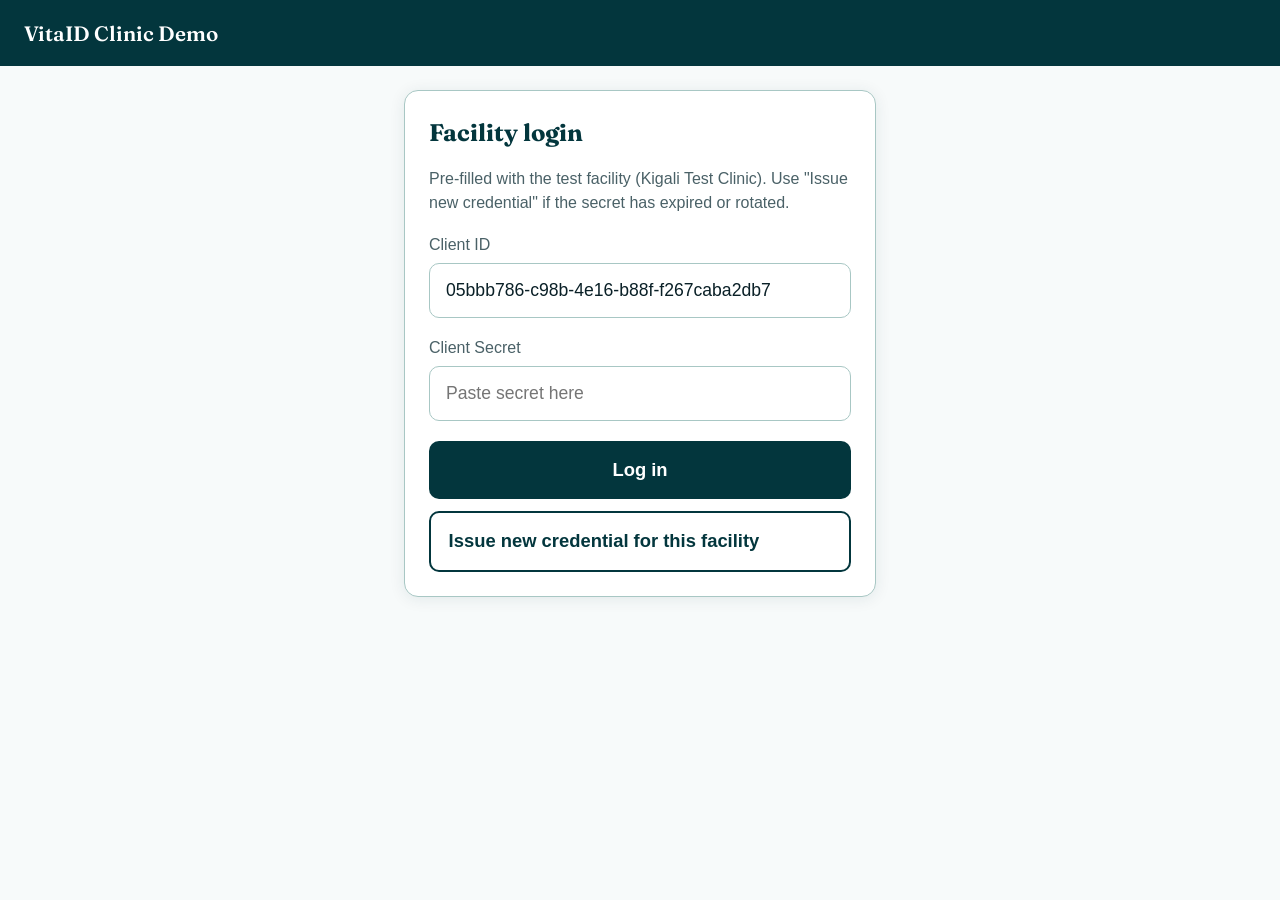
==== clinic-demo/index.html @ 9daf8642 "frontend initial" ====
<!DOCTYPE html>
<html lang="en">
<head>
    <meta charset="UTF-8" />
    <meta name="viewport" content="width=device-width, initial-scale=1.0" />
    <title>VitaID Clinic Demo — Login</title>
    <link rel="preconnect" href="https://fonts.googleapis.com">
    <link href="https://fonts.googleapis.com/css2?family=Fraunces:wght@600&family=JetBrains+Mono:wght@400;500&display=swap" rel="stylesheet">
    <link rel="stylesheet" href="css/styles.css" />
</head>
<body>
<div class="header">
    <span class="logo">VitaID Clinic Demo</span>
</div>

<div class="container">
    <div class="card">
        <h2 style="margin-bottom: 1rem;">Facility login</h2>
        <p style="color: var(--color-text-muted); margin-bottom: 1rem;">Pre-filled with the test facility (Kigali Test Clinic). Use "Issue new credential" if the secret has expired or rotated.</p>

        <label for="clientId">Client ID</label>
        <input type="text" id="clientId" value="05bbb786-c98b-4e16-b88f-f267caba2db7" />

        <label for="clientSecret">Client Secret</label>
        <input type="text" id="clientSecret" placeholder="Paste secret here" />

        <button class="btn-primary" onclick="login()">Log in</button>
        <button class="btn-option" onclick="issueCredential()" style="margin-top: 0.75rem;">Issue new credential for this facility</button>

        <div id="error" class="error-text"></div>
        <div id="issued" class="card" style="display: none; margin-top: 1rem; background: var(--color-surface-light);">
            <div class="gc-label">New credential issued (shown once)</div>
            <div class="mono" style="margin-top: 0.5rem; word-break: break-all;" id="issuedSecret"></div>
        </div>
    </div>
</div>

<script src="js/config.js"></script>
<script src="js/api.js"></script>
<script>
    async function login() {
        const errorEl = document.getElementById('error');
        errorEl.classList.remove('visible');
        const clientId = document.getElementById('clientId').value.trim();
        const clientSecret = document.getElementById('clientSecret').value.trim();

        try {
            const result = await api.login(clientId, clientSecret);
            localStorage.setItem('facility_token', result.accessToken);
            window.location.href = 'demo.html';
        } catch (err) {
            errorEl.textContent = err.message;
            errorEl.classList.add('visible');
        }
    }

    async function issueCredential() {
        const errorEl = document.getElementById('error');
        errorEl.classList.remove('visible');
        const clientId = document.getElementById('clientId').value.trim();

        try {
            const result = await api.issueCredential(clientId);
            document.getElementById('clientSecret').value = result.clientSecret;
            document.getElementById('issuedSecret').textContent = result.clientSecret;
            document.getElementById('issued').style.display = 'block';
        } catch (err) {
            errorEl.textContent = err.message;
            errorEl.classList.add('visible');
        }
    }
</script>
</body>
</html>
---- clinic-demo/css/styles.css ----
:root {
    --color-bg: #F7FAFA;
    --color-surface: #BDD9D7;
    --color-surface-light: #E4EFEE;
    --color-primary: #03363D;
    --color-primary-light: #0A4A54;
    --color-accent: #9FE870;
    --color-critical: #D32F2F;
    --color-text: #0A2027;
    --color-text-muted: #4A6167;
    --color-border: #A8C7C4;

    --font-display: 'Fraunces', serif;
    --font-body: 'Helvetica Neue', Helvetica, Arial, sans-serif;
    --font-mono: 'JetBrains Mono', monospace;
}

* { box-sizing: border-box; margin: 0; padding: 0; }

body {
    font-family: var(--font-body);
    background: var(--color-bg);
    color: var(--color-text);
    line-height: 1.5;
    min-height: 100vh;
}

h1, h2, h3 { font-family: var(--font-display); color: var(--color-primary); }
.mono { font-family: var(--font-mono); }

.header {
    background: var(--color-primary);
    color: white;
    padding: 1.1rem 1.5rem;
    display: flex;
    align-items: center;
    justify-content: space-between;
}
.header .logo { font-family: var(--font-display); font-size: 1.3rem; font-weight: 600; }
.header .link { color: white; text-decoration: underline; cursor: pointer; font-size: 0.95rem; }

.container {
    max-width: 520px;
    margin: 0 auto;
    padding: 1.5rem;
}

.card {
    background: white;
    border: 1px solid var(--color-border);
    border-radius: 14px;
    box-shadow: 0 2px 16px rgba(3, 54, 61, 0.09);
    margin-bottom: 1.25rem;
    padding: 1.5rem;
}

label { display: block; font-size: 1rem; color: var(--color-text-muted); margin-bottom: 0.4rem; margin-top: 1.1rem; }
label:first-child { margin-top: 0; }

input, select {
    width: 100%;
    padding: 1rem;
    border: 1.5px solid var(--color-border);
    border-radius: 10px;
    font-family: var(--font-body);
    font-size: 1.1rem;
    background: white;
    color: var(--color-text);
}
input:focus { outline: 2px solid var(--color-primary); outline-offset: 1px; border-color: var(--color-primary); }

button {
    width: 100%;
    padding: 1.1rem;
    border: none;
    border-radius: 10px;
    font-family: var(--font-body);
    font-size: 1.15rem;
    font-weight: 700;
    cursor: pointer;
    margin-top: 1.25rem;
}
button:active { transform: scale(0.98); }
button:focus-visible { outline: 3px solid var(--color-primary); outline-offset: 2px; }

.btn-primary { background: var(--color-primary); color: white; }
.btn-option {
    background: white; color: var(--color-primary); border: 2px solid var(--color-primary);
    text-align: left; display: flex; align-items: center; gap: 1rem;
}
.btn-option .icon { font-size: 1.6rem; }

.error-text { color: var(--color-critical); font-size: 1rem; margin-top: 0.75rem; display: none; font-weight: 600; }
.error-text.visible { display: block; }

.gc-alert {
    background: var(--color-critical);
    color: white;
    padding: 1.1rem 1.25rem;
    border-radius: 10px;
    font-size: 1.2rem;
    font-weight: 700;
    margin-bottom: 0.75rem;
    display: flex;
    align-items: center;
    gap: 0.6rem;
}
.gc-section { margin-top: 1.5rem; }
.gc-label { font-size: 0.85rem; text-transform: uppercase; letter-spacing: 0.04em; color: var(--color-text-muted); font-weight: 700; }
.gc-value { font-size: 1.3rem; font-weight: 700; margin-top: 0.3rem; }
.gc-value.blood { color: var(--color-primary); }
.gc-badge { font-size: 0.75rem; padding: 0.2rem 0.6rem; border-radius: 999px; background: var(--color-surface); color: var(--color-primary); font-weight: 700; margin-right: 0.5rem; }

.call-btn {
    background: var(--color-accent); color: var(--color-primary);
    display: flex; align-items: center; justify-content: center; gap: 0.5rem;
}

.not-found-box {
    background: var(--color-surface-light); border: 2px solid var(--color-border);
    border-radius: 12px; padding: 2rem 1.5rem; text-align: center; margin-top: 1rem;
}
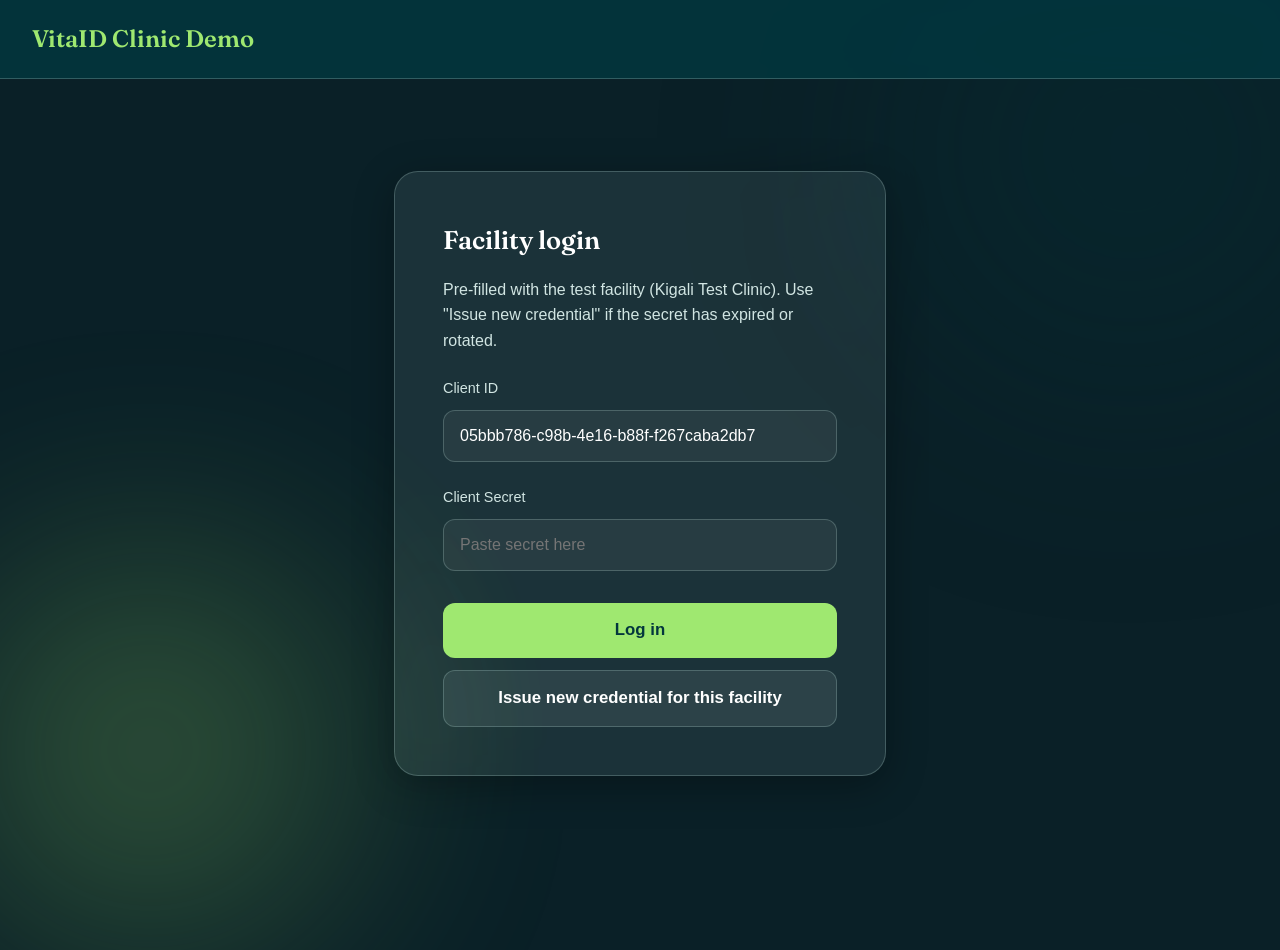
==== commit d8ba441c: "front 2" ====
--- a/clinic-demo/index.html
+++ b/clinic-demo/index.html
@@ -8,7 +8,9 @@
     <link href="https://fonts.googleapis.com/css2?family=Fraunces:wght@600&family=JetBrains+Mono:wght@400;500&display=swap" rel="stylesheet">
     <link rel="stylesheet" href="css/styles.css" />
 </head>
-<body>
+<body class="fade-in">
+<div class="bg-blob blob-1"></div>
+<div class="bg-blob blob-2"></div>
 <div class="header">
     <span class="logo">VitaID Clinic Demo</span>
 </div>
--- a/clinic-demo/css/styles.css
+++ b/clinic-demo/css/styles.css
@@ -1,18 +1,26 @@
 :root {
-    --color-bg: #F7FAFA;
-    --color-surface: #BDD9D7;
-    --color-surface-light: #E4EFEE;
-    --color-primary: #03363D;
-    --color-primary-light: #0A4A54;
+    --color-bg: #0A2027;
+    --color-surface: rgba(189, 217, 215, 0.1);
+    --color-surface-solid: #BDD9D7;
+    --color-primary: #9FE870;
+    --color-primary-dark: #03363D;
     --color-accent: #9FE870;
-    --color-critical: #D32F2F;
-    --color-text: #0A2027;
-    --color-text-muted: #4A6167;
-    --color-border: #A8C7C4;
+    --color-critical: #FF4B4B;
+    --color-text: #FFFFFF;
+    --color-text-muted: #D1E5E3;
+    --color-border: rgba(168, 199, 196, 0.2);
 
     --font-display: 'Fraunces', serif;
     --font-body: 'Helvetica Neue', Helvetica, Arial, sans-serif;
     --font-mono: 'JetBrains Mono', monospace;
+
+    --radius: 24px;
+    --radius-sm: 14px;
+    --shadow-card: 0 10px 40px rgba(0, 0, 0, 0.3);
+    --shadow-hover: 0 20px 60px rgba(0, 0, 0, 0.5);
+    
+    --glass-bg: rgba(189, 217, 215, 0.1);
+    --glass-border: rgba(189, 217, 215, 0.25);
 }
 
 * { box-sizing: border-box; margin: 0; padding: 0; }
@@ -21,102 +29,166 @@
     font-family: var(--font-body);
     background: var(--color-bg);
     color: var(--color-text);
-    line-height: 1.5;
+    line-height: 1.6;
     min-height: 100vh;
+    overflow-x: hidden;
 }
 
-h1, h2, h3 { font-family: var(--font-display); color: var(--color-primary); }
-.mono { font-family: var(--font-mono); }
+/* Background Blobs */
+.bg-blob {
+    position: fixed;
+    border-radius: 50%;
+    filter: blur(120px);
+    z-index: -1;
+    opacity: 0.25;
+    pointer-events: none;
+    animation: blob-float 20s infinite alternate ease-in-out;
+}
+
+.blob-1 { width: 500px; height: 500px; background: var(--color-primary-dark); top: -100px; right: -100px; }
+.blob-2 { width: 400px; height: 400px; background: var(--color-accent); bottom: -50px; left: -50px; animation-delay: -5s; }
+
+@keyframes blob-float {
+    0% { transform: translate(0, 0) scale(1); }
+    100% { transform: translate(50px, 50px) scale(1.1); }
+}
+
+h1, h2, h3 { font-family: var(--font-display); color: var(--color-text); }
+h1 { font-size: 2.5rem; font-weight: 600; }
+h2 { font-size: 1.6rem; font-weight: 600; }
 
 .header {
-    background: var(--color-primary);
+    background: rgba(3, 54, 61, 0.9);
+    backdrop-filter: blur(20px);
+    -webkit-backdrop-filter: blur(20px);
     color: white;
-    padding: 1.1rem 1.5rem;
+    padding: 1.25rem 2rem;
     display: flex;
     align-items: center;
     justify-content: space-between;
+    border-bottom: 1px solid var(--glass-border);
+    position: sticky;
+    top: 0;
+    z-index: 100;
 }
-.header .logo { font-family: var(--font-display); font-size: 1.3rem; font-weight: 600; }
-.header .link { color: white; text-decoration: underline; cursor: pointer; font-size: 0.95rem; }
+.header .logo { font-family: var(--font-display); font-size: 1.5rem; font-weight: 600; color: var(--color-primary); }
+.header .link { color: var(--color-text); text-decoration: none; cursor: pointer; font-size: 0.95rem; font-weight: 500; }
 
 .container {
-    max-width: 520px;
+    max-width: 540px;
     margin: 0 auto;
-    padding: 1.5rem;
+    padding: 4rem 1.5rem;
+    min-height: calc(100vh - 80px);
+    display: flex;
+    flex-direction: column;
+    justify-content: center;
 }
 
 .card {
-    background: white;
-    border: 1px solid var(--color-border);
-    border-radius: 14px;
-    box-shadow: 0 2px 16px rgba(3, 54, 61, 0.09);
-    margin-bottom: 1.25rem;
-    padding: 1.5rem;
+    background: var(--glass-bg);
+    border: 1px solid var(--glass-border);
+    border-radius: var(--radius);
+    backdrop-filter: blur(40px);
+    -webkit-backdrop-filter: blur(40px);
+    box-shadow: var(--shadow-card);
+    margin-bottom: 2rem;
+    padding: 3rem;
+    transition: all 0.4s cubic-bezier(0.175, 0.885, 0.32, 1.275);
 }
 
-label { display: block; font-size: 1rem; color: var(--color-text-muted); margin-bottom: 0.4rem; margin-top: 1.1rem; }
+.card:hover {
+    transform: translateY(-8px);
+    border-color: var(--color-primary);
+    box-shadow: var(--shadow-hover);
+}
+
+label { display: block; font-size: 0.9rem; color: var(--color-text-muted); margin-bottom: 0.6rem; margin-top: 1.5rem; font-weight: 500; }
 label:first-child { margin-top: 0; }
 
 input, select {
     width: 100%;
     padding: 1rem;
-    border: 1.5px solid var(--color-border);
-    border-radius: 10px;
+    border: 1px solid var(--glass-border);
+    border-radius: 12px;
     font-family: var(--font-body);
-    font-size: 1.1rem;
-    background: white;
+    font-size: 1rem;
+    background: rgba(255, 255, 255, 0.05);
+    color: var(--color-text);
+    transition: all 0.3s ease;
+}
+option {
+    background: var(--color-bg);
     color: var(--color-text);
 }
-input:focus { outline: 2px solid var(--color-primary); outline-offset: 1px; border-color: var(--color-primary); }
+input:focus { outline: none; border-color: var(--color-primary); background: rgba(255, 255, 255, 0.08); box-shadow: 0 0 0 4px rgba(159, 232, 112, 0.1); }
 
 button {
     width: 100%;
     padding: 1.1rem;
     border: none;
-    border-radius: 10px;
+    border-radius: 12px;
     font-family: var(--font-body);
-    font-size: 1.15rem;
-    font-weight: 700;
+    font-size: 1.05rem;
+    font-weight: 600;
     cursor: pointer;
-    margin-top: 1.25rem;
+    margin-top: 2rem;
+    transition: all 0.3s cubic-bezier(0.175, 0.885, 0.32, 1.275);
 }
 button:active { transform: scale(0.98); }
-button:focus-visible { outline: 3px solid var(--color-primary); outline-offset: 2px; }
 
-.btn-primary { background: var(--color-primary); color: white; }
+.btn-primary { background: var(--color-primary); color: var(--color-primary-dark); }
+.btn-primary:hover { transform: translateY(-4px); box-shadow: 0 10px 20px rgba(159, 232, 112, 0.2); }
+
 .btn-option {
-    background: white; color: var(--color-primary); border: 2px solid var(--color-primary);
-    text-align: left; display: flex; align-items: center; gap: 1rem;
+    background: var(--glass-bg); color: var(--color-text); border: 1px solid var(--glass-border);
+    text-align: center;
 }
-.btn-option .icon { font-size: 1.6rem; }
+.btn-option:hover { border-color: var(--color-primary); background: rgba(255, 255, 255, 0.08); }
 
-.error-text { color: var(--color-critical); font-size: 1rem; margin-top: 0.75rem; display: none; font-weight: 600; }
+.error-text { color: var(--color-critical); font-size: 0.9rem; margin-top: 1rem; display: none; font-weight: 600; }
 .error-text.visible { display: block; }
 
-.gc-alert {
-    background: var(--color-critical);
+.toast-container {
+    position: fixed;
+    top: 1.5rem;
+    right: 1.5rem;
+    z-index: 1000;
+    display: flex;
+    flex-direction: column;
+    gap: 0.75rem;
+}
+.toast {
+    background: rgba(3, 54, 61, 0.9);
+    backdrop-filter: blur(20px);
+    -webkit-backdrop-filter: blur(20px);
     color: white;
-    padding: 1.1rem 1.25rem;
-    border-radius: 10px;
-    font-size: 1.2rem;
-    font-weight: 700;
-    margin-bottom: 0.75rem;
+    padding: 1.25rem 2rem;
+    border-radius: var(--radius-sm);
+    border: 1px solid var(--glass-border);
+    box-shadow: var(--shadow-hover);
     display: flex;
     align-items: center;
-    gap: 0.6rem;
+    gap: 1rem;
+    min-width: 320px;
+    max-width: 420px;
+    animation: toast-in 0.5s cubic-bezier(0.175, 0.885, 0.32, 1.275) forwards;
 }
-.gc-section { margin-top: 1.5rem; }
-.gc-label { font-size: 0.85rem; text-transform: uppercase; letter-spacing: 0.04em; color: var(--color-text-muted); font-weight: 700; }
-.gc-value { font-size: 1.3rem; font-weight: 700; margin-top: 0.3rem; }
-.gc-value.blood { color: var(--color-primary); }
-.gc-badge { font-size: 0.75rem; padding: 0.2rem 0.6rem; border-radius: 999px; background: var(--color-surface); color: var(--color-primary); font-weight: 700; margin-right: 0.5rem; }
-
-.call-btn {
-    background: var(--color-accent); color: var(--color-primary);
-    display: flex; align-items: center; justify-content: center; gap: 0.5rem;
+.toast--error { border-left: 4px solid var(--color-critical); }
+.toast--success { border-left: 4px solid var(--color-accent); }
+@keyframes toast-in {
+    from { transform: translateX(100%); opacity: 0; }
+    to { transform: translateX(0); opacity: 1; }
 }
 
-.not-found-box {
-    background: var(--color-surface-light); border: 2px solid var(--color-border);
-    border-radius: 12px; padding: 2rem 1.5rem; text-align: center; margin-top: 1rem;
-}+.fade-in {
+    animation: fadeIn 0.6s cubic-bezier(0.16, 1, 0.3, 1) forwards;
+    opacity: 0;
+}
+@keyframes fadeIn {
+    from { opacity: 0; transform: translateY(20px); }
+    to { opacity: 1; transform: translateY(0); }
+}
+
+.stagger-1 { animation-delay: 0.1s; }
+.stagger-2 { animation-delay: 0.2s; }
+.stagger-3 { animation-delay: 0.3s; }
